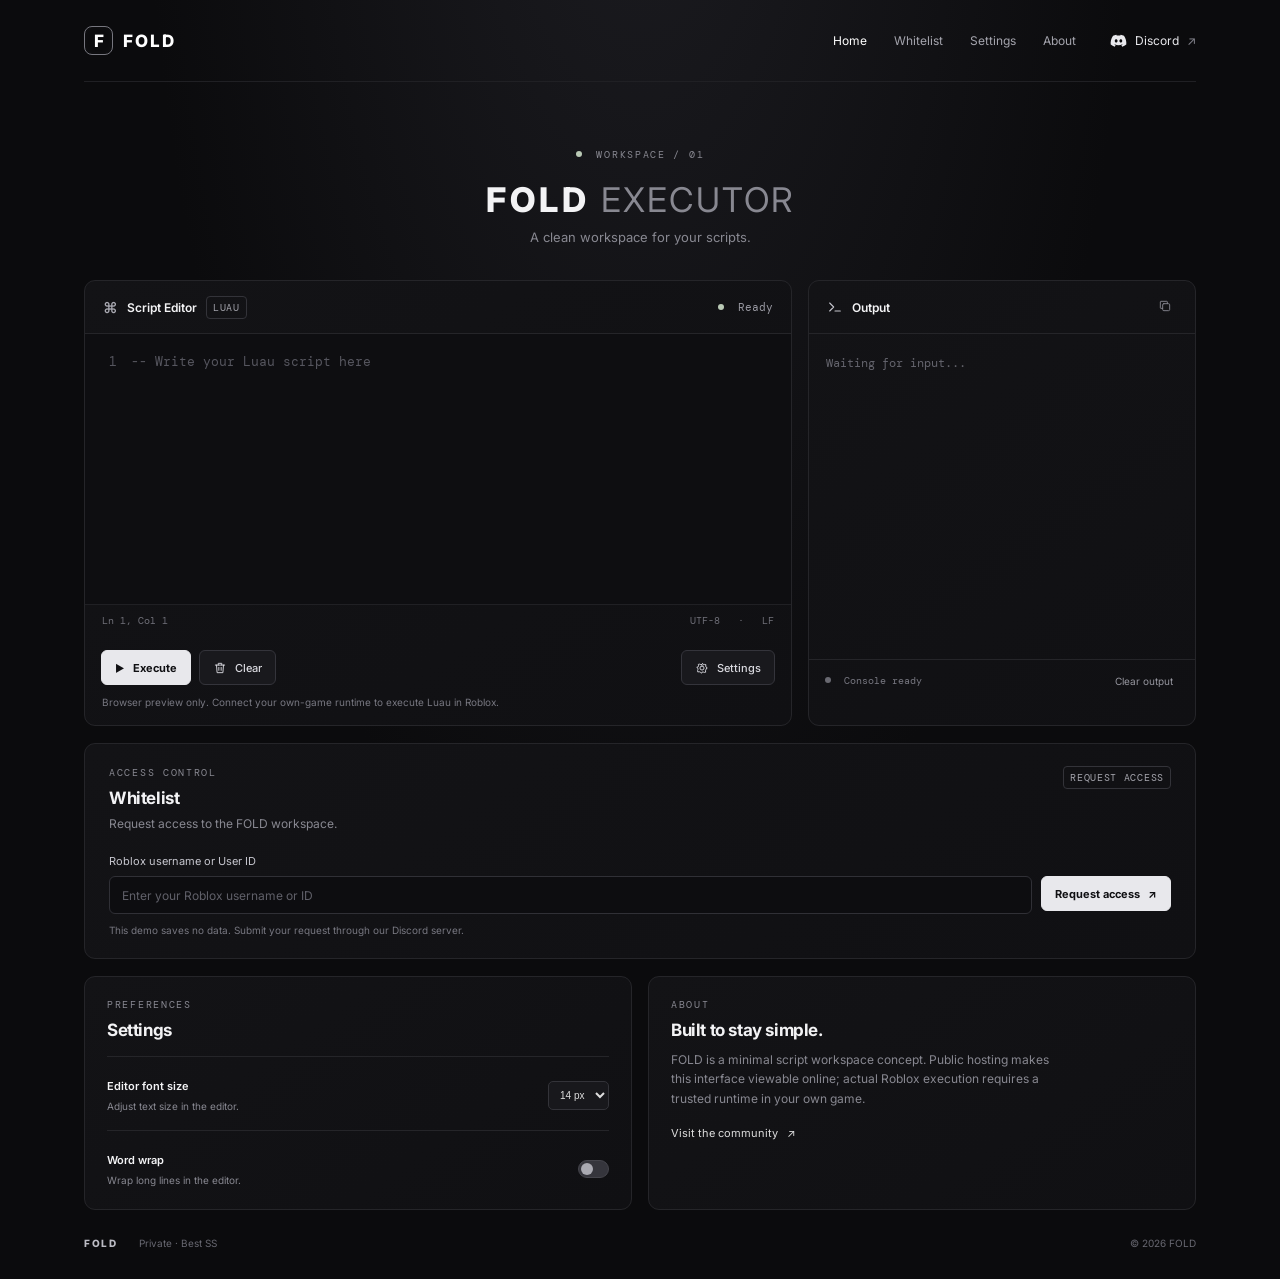
==== index.html @ d7a51e29 "Add files via upload" ====
<!doctype html>
<html lang="en">
<head>
  <meta charset="utf-8">
  <meta name="viewport" content="width=device-width, initial-scale=1">
  <meta name="theme-color" content="#0b0b0d">
  <title>FOLD — Executor</title>
  <link rel="stylesheet" href="style.css">
</head>
<body>
  <div class="shell">
    <header class="topbar">
      <a class="brand" href="#home" aria-label="FOLD home"><span class="brand-mark">F</span><span>FOLD</span></a>
      <nav class="nav">
        <a class="nav-link active" href="#home">Home</a>
        <a class="nav-link" href="#whitelist">Whitelist</a>
        <a class="nav-link" href="#settings">Settings</a>
        <a class="nav-link" href="#about">About</a>
        <a class="discord-link" href="https://discord.gg/UqNqpXgM4D" target="_blank" rel="noopener noreferrer">
          <svg viewBox="0 0 24 24" aria-hidden="true"><path d="M19.7 5.2A18.7 18.7 0 0 0 15.1 3.8l-.6 1.2a17.2 17.2 0 0 0-5 0l-.6-1.2a18.7 18.7 0 0 0-4.6 1.4C1.4 9.5.6 13.7 1 17.8a18.8 18.8 0 0 0 5.7 2.9l1.2-2a12.1 12.1 0 0 1-1.9-.9l.5-.4a13.4 13.4 0 0 0 11 0l.5.4a12.1 12.1 0 0 1-1.9.9l1.2 2a18.8 18.8 0 0 0 5.7-2.9c.5-4.8-.8-8.9-3.3-12.6ZM8.7 14.8c-1.1 0-2-1-2-2.2s.9-2.2 2-2.2 2 1 2 2.2-.9 2.2-2 2.2Zm6.6 0c-1.1 0-2-1-2-2.2s.9-2.2 2-2.2 2 1 2 2.2-.9 2.2-2 2.2Z"/></svg>
          <span>Discord</span><span class="external">↗</span>
        </a>
      </nav>
      <button class="mobile-menu" id="mobileMenu" aria-label="Toggle navigation">☰</button>
    </header>

    <main id="home">
      <section class="hero">
        <div class="eyebrow"><span class="status-dot"></span> WORKSPACE / 01</div>
        <h1>FOLD <span>EXECUTOR</span></h1>
        <p>A clean workspace for your scripts.</p>
      </section>

      <section class="workspace">
        <div class="panel editor-panel">
          <div class="panel-head">
            <div class="panel-title"><span class="file-icon">⌘</span><span>Script Editor</span><span class="pill">LUAU</span></div>
            <div class="ready"><span class="status-dot"></span> Ready</div>
          </div>
          <div class="editor-wrap">
            <div class="line-numbers" id="lineNumbers">1</div>
            <textarea id="editor" spellcheck="false" autocapitalize="off" autocomplete="off" aria-label="Script editor" placeholder="-- Write your Luau script here"></textarea>
          </div>
          <div class="editor-footer">
            <span id="lineCount">Ln 1, Col 1</span>
            <span>UTF-8&nbsp;&nbsp; · &nbsp;&nbsp;LF</span>
          </div>
          <div class="actions">
            <button class="btn btn-primary" id="executeBtn"><span class="play-icon">▶</span> Execute</button>
            <button class="btn" id="clearBtn"><svg viewBox="0 0 24 24" aria-hidden="true"><path d="M4 7h16M9 7V4h6v3m-9 0 1 13h10l1-13M10 11v5m4-5v5"/></svg> Clear</button>
            <button class="btn settings-shortcut" id="settingsShortcut"><svg viewBox="0 0 24 24" aria-hidden="true"><path d="M12 8.5a3.5 3.5 0 1 0 0 7 3.5 3.5 0 0 0 0-7ZM19 13.5l2-1.5-2-1.5-.7-1.8.4-2.4-2.4-.4-1.8.7L13 4l-1 2-2.1.1-1.8-.7-2.4.4.4 2.4-.7 1.8L3 11l2 1.5.1 2.1-.7 1.8.4 2.4 2.4-.4 1.8.7L11 21l1-2 2.1-.1 1.8.7 2.4-.4-.4-2.4.7-1.8Z"/></svg> Settings</button>
          </div>
          <p class="notice">Browser preview only. Connect your own-game runtime to execute Luau in Roblox.</p>
        </div>

        <aside class="panel output-panel">
          <div class="panel-head">
            <div class="panel-title"><svg class="terminal-icon" viewBox="0 0 24 24" aria-hidden="true"><path d="m4 6 6 6-6 6m8 0h8"/></svg><span>Output</span></div>
            <button class="icon-button" id="copyOutput" aria-label="Copy output" title="Copy output"><svg viewBox="0 0 24 24"><rect x="8" y="8" width="12" height="12" rx="2"/><path d="M16 8V5a1 1 0 0 0-1-1H5a1 1 0 0 0-1 1v10a1 1 0 0 0 1 1h3"/></svg></button>
          </div>
          <div class="output-content" id="outputContent"><span class="output-muted">Waiting for input...</span></div>
          <div class="output-footer"><span><span class="status-dot muted-dot"></span> Console ready</span><button id="clearOutput">Clear output</button></div>
        </aside>
      </section>

      <section class="panel whitelist-panel" id="whitelist">
        <div class="section-heading">
          <div><div class="eyebrow">ACCESS CONTROL</div><h2>Whitelist</h2><p>Request access to the FOLD workspace.</p></div>
          <span class="pill">REQUEST ACCESS</span>
        </div>
        <form id="whitelistForm">
          <label for="robloxUser">Roblox username or User ID</label>
          <div class="form-row"><input id="robloxUser" name="robloxUser" placeholder="Enter your Roblox username or ID" required maxlength="80"><button class="btn btn-primary" type="submit">Request access <span>↗</span></button></div>
          <p class="form-note" id="whitelistMessage">This demo saves no data. Submit your request through our Discord server.</p>
        </form>
      </section>

      <section class="lower-grid">
        <div class="panel small-panel" id="settings">
          <div class="eyebrow">PREFERENCES</div><h2>Settings</h2>
          <div class="setting-row"><div><strong>Editor font size</strong><p>Adjust text size in the editor.</p></div><select id="fontSize" aria-label="Editor font size"><option value="13">13 px</option><option value="14" selected>14 px</option><option value="15">15 px</option><option value="16">16 px</option></select></div>
          <div class="setting-row"><div><strong>Word wrap</strong><p>Wrap long lines in the editor.</p></div><button class="toggle" id="wrapToggle" aria-pressed="false"><span></span></button></div>
        </div>
        <div class="panel small-panel" id="about">
          <div class="eyebrow">ABOUT</div><h2>Built to stay simple.</h2>
          <p class="about-copy">FOLD is a minimal script workspace concept. Public hosting makes this interface viewable online; actual Roblox execution requires a trusted runtime in your own game.</p>
          <a class="text-link" href="https://discord.gg/UqNqpXgM4D" target="_blank" rel="noopener noreferrer">Visit the community <span>↗</span></a>
        </div>
      </section>
    </main>

    <footer><a class="footer-brand" href="#home">FOLD</a><span>Private · Best SS</span><span>© 2026 FOLD</span></footer>
  </div>
  <script src="script.js"></script>
</body>
</html>
---- style.css ----
@import url('https://fonts.googleapis.com/css2?family=DM+Mono:wght@400;500&family=Inter:wght@400;500;600;700;800&display=swap');
:root{color-scheme:dark;--bg:#0b0b0d;--panel:#111114;--panel2:#0d0d10;--border:#252529;--muted:#85858e;--text:#f3f3f5;--soft:#c5c5cc;--accent:#e9e9ed}
*{box-sizing:border-box}html{scroll-behavior:smooth}body{margin:0;background:radial-gradient(ellipse at 50% -20%,#1c1c21 0,transparent 55%),var(--bg);color:var(--text);font-family:Inter,system-ui,sans-serif;font-size:14px;min-height:100vh}.shell{max-width:1180px;margin:auto;padding:0 34px}.topbar{height:82px;display:flex;align-items:center;justify-content:space-between;border-bottom:1px solid #202024}.brand{display:flex;align-items:center;gap:10px;text-decoration:none;color:#fff;font-size:17px;font-weight:800;letter-spacing:2px}.brand-mark{display:grid;place-items:center;width:29px;height:29px;border:1px solid #77777f;border-radius:8px;font-size:17px;letter-spacing:-1px;box-shadow:inset 0 0 10px #ffffff08}.nav{display:flex;align-items:center;gap:27px}.nav-link{color:#a4a4ad;text-decoration:none;font-size:12px;transition:color .2s}.nav-link:hover,.nav-link.active{color:#fff}.discord-link{display:flex;align-items:center;gap:8px;color:#e9e9ed;text-decoration:none;font-size:12px;margin-left:7px}.discord-link svg{width:17px;height:17px;fill:currentColor}.external{font-size:12px;color:#85858e}.mobile-menu{display:none;background:none;color:#fff;border:0;font-size:20px}.hero{text-align:center;padding:66px 0 35px}.eyebrow{font-family:'DM Mono',monospace;font-size:10px;letter-spacing:1.7px;color:#888891}.status-dot{display:inline-block;width:6px;height:6px;background:#b9c9b5;border-radius:50%;margin-right:7px;vertical-align:1px}.hero h1{font-size:34px;letter-spacing:4px;margin:18px 0 9px;font-weight:800}.hero h1 span{font-weight:400;color:#888891;letter-spacing:2px}.hero p{color:#888891;font-size:13px;margin:0}.workspace{display:grid;grid-template-columns:minmax(0,1.55fr) minmax(280px,.85fr);gap:16px}.panel{background:linear-gradient(145deg,#131316,#101013);border:1px solid var(--border);border-radius:11px;overflow:hidden}.panel-head{height:53px;padding:0 18px;display:flex;align-items:center;justify-content:space-between;border-bottom:1px solid #252529}.panel-title{display:flex;align-items:center;gap:9px;font-size:12px;font-weight:600}.file-icon{font-size:15px;color:#a9a9b2}.pill{font:10px 'DM Mono',monospace;letter-spacing:.7px;color:#a5a5ad;border:1px solid #333339;border-radius:4px;padding:4px 6px}.ready{font:11px 'DM Mono',monospace;color:#9a9aa3}.editor-wrap{height:270px;display:flex;background:#0e0e11;padding:16px 0;font:13px 'DM Mono',monospace}.line-numbers{width:46px;flex-shrink:0;text-align:right;padding:0 14px;color:#55555e;line-height:1.8;white-space:pre;user-select:none}.editor-wrap textarea{flex:1;resize:none;border:0;outline:0;background:transparent;color:#d4d4dc;font:inherit;line-height:1.8;padding:0 18px 0 0;white-space:pre;overflow:auto;tab-size:2}.editor-wrap textarea::placeholder{color:#56565f}.editor-footer{display:flex;justify-content:space-between;padding:9px 17px;border-top:1px solid #202024;color:#707079;font:10px 'DM Mono',monospace}.actions{display:flex;gap:8px;padding:14px 16px 10px}.btn{height:35px;padding:0 13px;display:inline-flex;align-items:center;justify-content:center;gap:8px;background:#19191d;color:#d9d9df;border:1px solid #34343b;border-radius:6px;font:500 11px Inter,sans-serif;cursor:pointer;transition:background .15s,border-color .15s}.btn:hover{background:#232328;border-color:#55555e}.btn-primary{background:#e8e8ec;color:#101013;border-color:#e8e8ec;font-weight:700}.btn-primary:hover{background:#fff;border-color:#fff}.btn svg,.icon-button svg{width:14px;height:14px;fill:none;stroke:currentColor;stroke-width:1.6;stroke-linecap:round;stroke-linejoin:round}.play-icon{font-size:10px}.settings-shortcut{margin-left:auto}.notice{font-size:10px;line-height:1.5;color:#777780;margin:0;padding:0 17px 15px}.terminal-icon{width:16px;height:16px;fill:none;stroke:#c6c6ce;stroke-width:1.6;stroke-linecap:round;stroke-linejoin:round}.icon-button{background:none;border:0;color:#85858e;padding:5px;cursor:pointer}.icon-button:hover{color:white}.output-content{min-height:325px;padding:19px 17px;font:12px/1.8 'DM Mono',monospace;color:#bdbdc6;white-space:pre-wrap;overflow-wrap:anywhere}.output-muted{color:#64646d}.output-footer{height:42px;border-top:1px solid #252529;padding:0 16px;display:flex;align-items:center;justify-content:space-between;color:#777780;font:10px 'DM Mono',monospace}.muted-dot{background:#696971}.output-footer button{background:none;border:0;color:#96969f;font:10px Inter,sans-serif;cursor:pointer}.whitelist-panel{margin-top:17px;padding:22px 24px}.section-heading{display:flex;justify-content:space-between;align-items:flex-start;margin-bottom:21px}.section-heading h2,.small-panel h2{font-size:17px;letter-spacing:-.4px;margin:9px 0 6px}.section-heading p,.small-panel p{margin:0;color:#888891;font-size:12px;line-height:1.6}.whitelist-panel label{display:block;font-size:11px;color:#c6c6ce;margin-bottom:8px}.form-row{display:flex;gap:9px}.form-row input{height:38px;flex:1;min-width:0;background:#0d0d10;border:1px solid #303036;border-radius:6px;padding:0 12px;color:#eee;font:12px Inter,sans-serif;outline:none}.form-row input:focus{border-color:#686871}.form-row input::placeholder{color:#606069}.form-note{font-size:10px;color:#777780;margin:10px 0 0}.lower-grid{display:grid;grid-template-columns:1fr 1fr;gap:16px;margin-top:17px}.small-panel{padding:21px 22px}.setting-row{display:flex;align-items:center;justify-content:space-between;padding-top:19px;margin-top:16px;border-top:1px solid #252529}.setting-row strong{font-size:11px;font-weight:600}.setting-row p{font-size:10px;margin-top:5px}.setting-row select{background:#18181c;border:1px solid #333339;color:#ddd;border-radius:5px;padding:7px;font-size:10px}.toggle{width:31px;height:18px;border-radius:12px;background:#35353c;border:1px solid #45454c;padding:2px;cursor:pointer}.toggle span{display:block;width:12px;height:12px;border-radius:50%;background:#aaaab2;transition:transform .2s}.toggle[aria-pressed=true]{background:#e8e8ec}.toggle[aria-pressed=true] span{background:#141418;transform:translateX(12px)}.about-copy{max-width:390px;margin-top:10px!important}.text-link{display:inline-flex;gap:9px;color:#ddd;text-decoration:none;font-size:11px;margin-top:18px}.text-link:hover{color:white}footer{display:flex;align-items:center;gap:22px;padding:27px 0 30px;color:#686871;font-size:10px}footer span:last-child{margin-left:auto}.footer-brand{color:#bcbcc4;text-decoration:none;font-weight:800;letter-spacing:1.5px}body.wrap-on .editor-wrap textarea{white-space:pre-wrap;overflow-wrap:anywhere}@media(max-width:760px){.shell{padding:0 16px}.topbar{height:68px}.nav{display:none;position:absolute;top:68px;left:16px;right:16px;padding:16px;background:#141418;border:1px solid #2b2b31;border-radius:8px;z-index:5;flex-wrap:wrap;gap:18px}.nav.open{display:flex}.mobile-menu{display:block}.hero{padding:48px 0 28px}.hero h1{font-size:27px}.workspace,.lower-grid{grid-template-columns:1fr}.output-content{min-height:170px}.editor-wrap{height:245px}.whitelist-panel{padding:19px 16px}.section-heading{gap:12px}.section-heading .pill{font-size:8px}.form-row{flex-direction:column}.form-row .btn{align-self:flex-start}footer{gap:13px;font-size:9px}}
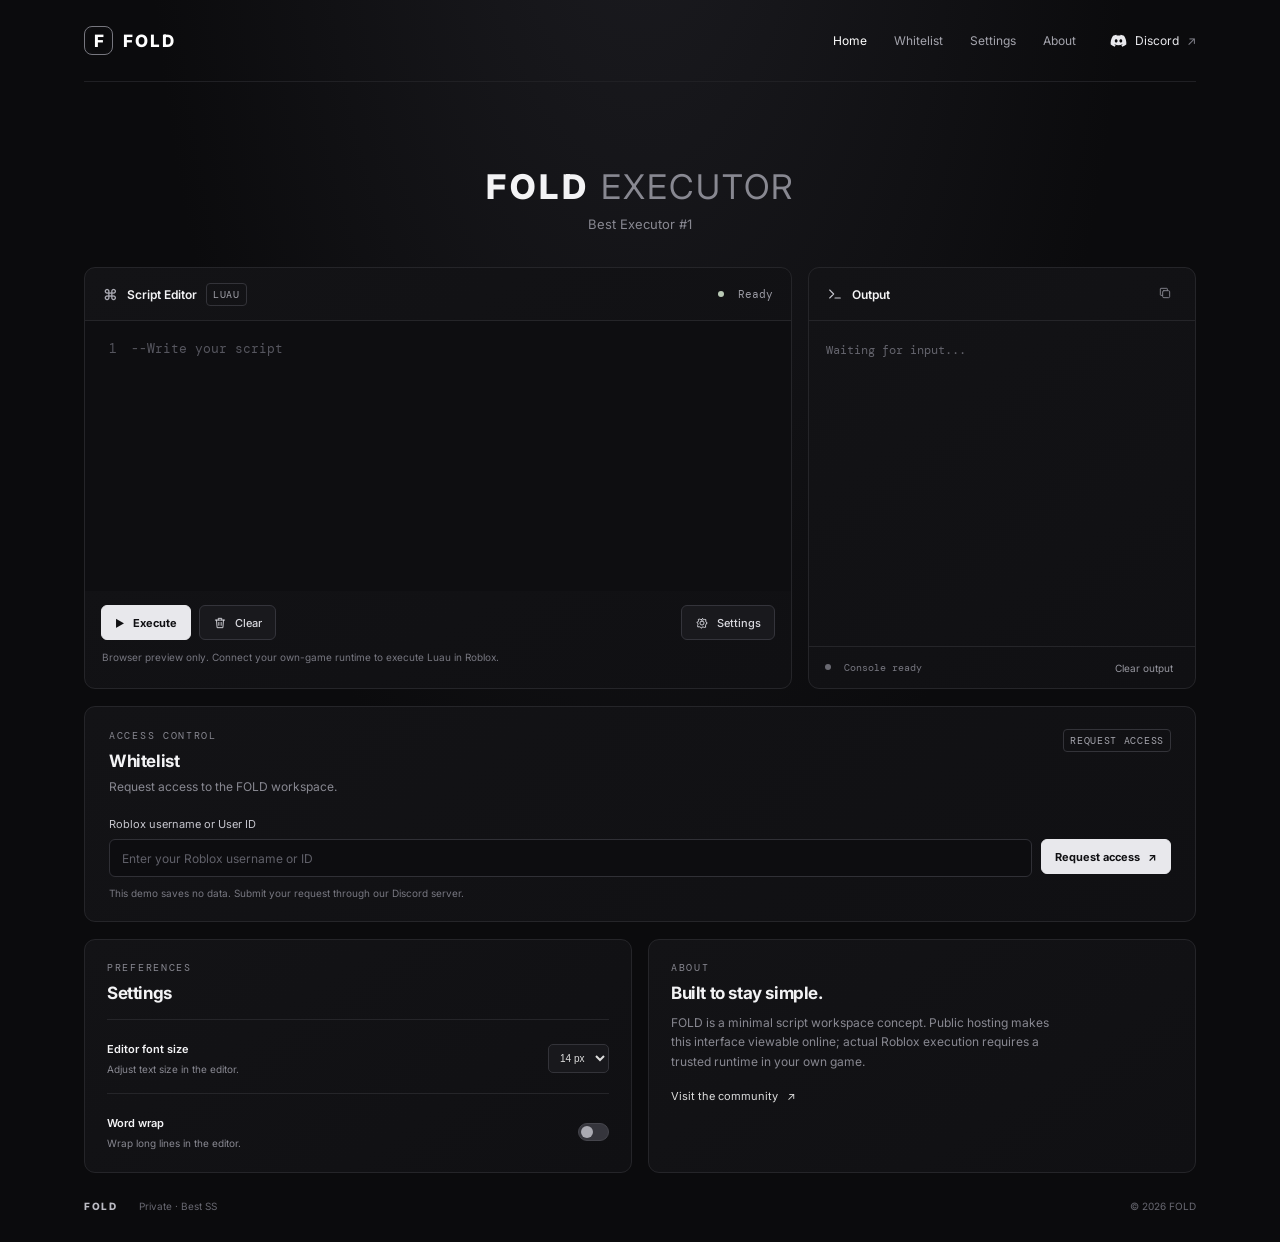
==== commit 98779d7c: "Add files via upload" ====
--- a/index.html
+++ b/index.html
@@ -26,9 +26,9 @@
 
     <main id="home">
       <section class="hero">
-        <div class="eyebrow"><span class="status-dot"></span> WORKSPACE / 01</div>
+        
         <h1>FOLD <span>EXECUTOR</span></h1>
-        <p>A clean workspace for your scripts.</p>
+        <p>Best Executor #1</p>
       </section>
 
       <section class="workspace">
@@ -39,11 +39,7 @@
           </div>
           <div class="editor-wrap">
             <div class="line-numbers" id="lineNumbers">1</div>
-            <textarea id="editor" spellcheck="false" autocapitalize="off" autocomplete="off" aria-label="Script editor" placeholder="-- Write your Luau script here"></textarea>
-          </div>
-          <div class="editor-footer">
-            <span id="lineCount">Ln 1, Col 1</span>
-            <span>UTF-8&nbsp;&nbsp; · &nbsp;&nbsp;LF</span>
+            <textarea id="editor" spellcheck="false" autocapitalize="off" autocomplete="off" aria-label="Script editor" placeholder="--Write your script"></textarea>
           </div>
           <div class="actions">
             <button class="btn btn-primary" id="executeBtn"><span class="play-icon">▶</span> Execute</button>
--- a/style.css
+++ b/style.css
@@ -1,3 +1,3 @@
 @import url('https://fonts.googleapis.com/css2?family=DM+Mono:wght@400;500&family=Inter:wght@400;500;600;700;800&display=swap');
 :root{color-scheme:dark;--bg:#0b0b0d;--panel:#111114;--panel2:#0d0d10;--border:#252529;--muted:#85858e;--text:#f3f3f5;--soft:#c5c5cc;--accent:#e9e9ed}
-*{box-sizing:border-box}html{scroll-behavior:smooth}body{margin:0;background:radial-gradient(ellipse at 50% -20%,#1c1c21 0,transparent 55%),var(--bg);color:var(--text);font-family:Inter,system-ui,sans-serif;font-size:14px;min-height:100vh}.shell{max-width:1180px;margin:auto;padding:0 34px}.topbar{height:82px;display:flex;align-items:center;justify-content:space-between;border-bottom:1px solid #202024}.brand{display:flex;align-items:center;gap:10px;text-decoration:none;color:#fff;font-size:17px;font-weight:800;letter-spacing:2px}.brand-mark{display:grid;place-items:center;width:29px;height:29px;border:1px solid #77777f;border-radius:8px;font-size:17px;letter-spacing:-1px;box-shadow:inset 0 0 10px #ffffff08}.nav{display:flex;align-items:center;gap:27px}.nav-link{color:#a4a4ad;text-decoration:none;font-size:12px;transition:color .2s}.nav-link:hover,.nav-link.active{color:#fff}.discord-link{display:flex;align-items:center;gap:8px;color:#e9e9ed;text-decoration:none;font-size:12px;margin-left:7px}.discord-link svg{width:17px;height:17px;fill:currentColor}.external{font-size:12px;color:#85858e}.mobile-menu{display:none;background:none;color:#fff;border:0;font-size:20px}.hero{text-align:center;padding:66px 0 35px}.eyebrow{font-family:'DM Mono',monospace;font-size:10px;letter-spacing:1.7px;color:#888891}.status-dot{display:inline-block;width:6px;height:6px;background:#b9c9b5;border-radius:50%;margin-right:7px;vertical-align:1px}.hero h1{font-size:34px;letter-spacing:4px;margin:18px 0 9px;font-weight:800}.hero h1 span{font-weight:400;color:#888891;letter-spacing:2px}.hero p{color:#888891;font-size:13px;margin:0}.workspace{display:grid;grid-template-columns:minmax(0,1.55fr) minmax(280px,.85fr);gap:16px}.panel{background:linear-gradient(145deg,#131316,#101013);border:1px solid var(--border);border-radius:11px;overflow:hidden}.panel-head{height:53px;padding:0 18px;display:flex;align-items:center;justify-content:space-between;border-bottom:1px solid #252529}.panel-title{display:flex;align-items:center;gap:9px;font-size:12px;font-weight:600}.file-icon{font-size:15px;color:#a9a9b2}.pill{font:10px 'DM Mono',monospace;letter-spacing:.7px;color:#a5a5ad;border:1px solid #333339;border-radius:4px;padding:4px 6px}.ready{font:11px 'DM Mono',monospace;color:#9a9aa3}.editor-wrap{height:270px;display:flex;background:#0e0e11;padding:16px 0;font:13px 'DM Mono',monospace}.line-numbers{width:46px;flex-shrink:0;text-align:right;padding:0 14px;color:#55555e;line-height:1.8;white-space:pre;user-select:none}.editor-wrap textarea{flex:1;resize:none;border:0;outline:0;background:transparent;color:#d4d4dc;font:inherit;line-height:1.8;padding:0 18px 0 0;white-space:pre;overflow:auto;tab-size:2}.editor-wrap textarea::placeholder{color:#56565f}.editor-footer{display:flex;justify-content:space-between;padding:9px 17px;border-top:1px solid #202024;color:#707079;font:10px 'DM Mono',monospace}.actions{display:flex;gap:8px;padding:14px 16px 10px}.btn{height:35px;padding:0 13px;display:inline-flex;align-items:center;justify-content:center;gap:8px;background:#19191d;color:#d9d9df;border:1px solid #34343b;border-radius:6px;font:500 11px Inter,sans-serif;cursor:pointer;transition:background .15s,border-color .15s}.btn:hover{background:#232328;border-color:#55555e}.btn-primary{background:#e8e8ec;color:#101013;border-color:#e8e8ec;font-weight:700}.btn-primary:hover{background:#fff;border-color:#fff}.btn svg,.icon-button svg{width:14px;height:14px;fill:none;stroke:currentColor;stroke-width:1.6;stroke-linecap:round;stroke-linejoin:round}.play-icon{font-size:10px}.settings-shortcut{margin-left:auto}.notice{font-size:10px;line-height:1.5;color:#777780;margin:0;padding:0 17px 15px}.terminal-icon{width:16px;height:16px;fill:none;stroke:#c6c6ce;stroke-width:1.6;stroke-linecap:round;stroke-linejoin:round}.icon-button{background:none;border:0;color:#85858e;padding:5px;cursor:pointer}.icon-button:hover{color:white}.output-content{min-height:325px;padding:19px 17px;font:12px/1.8 'DM Mono',monospace;color:#bdbdc6;white-space:pre-wrap;overflow-wrap:anywhere}.output-muted{color:#64646d}.output-footer{height:42px;border-top:1px solid #252529;padding:0 16px;display:flex;align-items:center;justify-content:space-between;color:#777780;font:10px 'DM Mono',monospace}.muted-dot{background:#696971}.output-footer button{background:none;border:0;color:#96969f;font:10px Inter,sans-serif;cursor:pointer}.whitelist-panel{margin-top:17px;padding:22px 24px}.section-heading{display:flex;justify-content:space-between;align-items:flex-start;margin-bottom:21px}.section-heading h2,.small-panel h2{font-size:17px;letter-spacing:-.4px;margin:9px 0 6px}.section-heading p,.small-panel p{margin:0;color:#888891;font-size:12px;line-height:1.6}.whitelist-panel label{display:block;font-size:11px;color:#c6c6ce;margin-bottom:8px}.form-row{display:flex;gap:9px}.form-row input{height:38px;flex:1;min-width:0;background:#0d0d10;border:1px solid #303036;border-radius:6px;padding:0 12px;color:#eee;font:12px Inter,sans-serif;outline:none}.form-row input:focus{border-color:#686871}.form-row input::placeholder{color:#606069}.form-note{font-size:10px;color:#777780;margin:10px 0 0}.lower-grid{display:grid;grid-template-columns:1fr 1fr;gap:16px;margin-top:17px}.small-panel{padding:21px 22px}.setting-row{display:flex;align-items:center;justify-content:space-between;padding-top:19px;margin-top:16px;border-top:1px solid #252529}.setting-row strong{font-size:11px;font-weight:600}.setting-row p{font-size:10px;margin-top:5px}.setting-row select{background:#18181c;border:1px solid #333339;color:#ddd;border-radius:5px;padding:7px;font-size:10px}.toggle{width:31px;height:18px;border-radius:12px;background:#35353c;border:1px solid #45454c;padding:2px;cursor:pointer}.toggle span{display:block;width:12px;height:12px;border-radius:50%;background:#aaaab2;transition:transform .2s}.toggle[aria-pressed=true]{background:#e8e8ec}.toggle[aria-pressed=true] span{background:#141418;transform:translateX(12px)}.about-copy{max-width:390px;margin-top:10px!important}.text-link{display:inline-flex;gap:9px;color:#ddd;text-decoration:none;font-size:11px;margin-top:18px}.text-link:hover{color:white}footer{display:flex;align-items:center;gap:22px;padding:27px 0 30px;color:#686871;font-size:10px}footer span:last-child{margin-left:auto}.footer-brand{color:#bcbcc4;text-decoration:none;font-weight:800;letter-spacing:1.5px}body.wrap-on .editor-wrap textarea{white-space:pre-wrap;overflow-wrap:anywhere}@media(max-width:760px){.shell{padding:0 16px}.topbar{height:68px}.nav{display:none;position:absolute;top:68px;left:16px;right:16px;padding:16px;background:#141418;border:1px solid #2b2b31;border-radius:8px;z-index:5;flex-wrap:wrap;gap:18px}.nav.open{display:flex}.mobile-menu{display:block}.hero{padding:48px 0 28px}.hero h1{font-size:27px}.workspace,.lower-grid{grid-template-columns:1fr}.output-content{min-height:170px}.editor-wrap{height:245px}.whitelist-panel{padding:19px 16px}.section-heading{gap:12px}.section-heading .pill{font-size:8px}.form-row{flex-direction:column}.form-row .btn{align-self:flex-start}footer{gap:13px;font-size:9px}}
+*{box-sizing:border-box}html{scroll-behavior:smooth}body{margin:0;background:radial-gradient(ellipse at 50% -20%,#1c1c21 0,transparent 55%),var(--bg);color:var(--text);font-family:Inter,system-ui,sans-serif;font-size:14px;min-height:100vh}.shell{max-width:1180px;margin:auto;padding:0 34px}.topbar{height:82px;display:flex;align-items:center;justify-content:space-between;border-bottom:1px solid #202024}.brand{display:flex;align-items:center;gap:10px;text-decoration:none;color:#fff;font-size:17px;font-weight:800;letter-spacing:2px}.brand-mark{display:grid;place-items:center;width:29px;height:29px;border:1px solid #77777f;border-radius:8px;font-size:17px;letter-spacing:-1px;box-shadow:inset 0 0 10px #ffffff08}.nav{display:flex;align-items:center;gap:27px}.nav-link{color:#a4a4ad;text-decoration:none;font-size:12px;transition:color .2s}.nav-link:hover,.nav-link.active{color:#fff}.discord-link{display:flex;align-items:center;gap:8px;color:#e9e9ed;text-decoration:none;font-size:12px;margin-left:7px}.discord-link svg{width:17px;height:17px;fill:currentColor}.external{font-size:12px;color:#85858e}.mobile-menu{display:none;background:none;color:#fff;border:0;font-size:20px}.hero{text-align:center;padding:66px 0 35px}.eyebrow{font-family:'DM Mono',monospace;font-size:10px;letter-spacing:1.7px;color:#888891}.status-dot{display:inline-block;width:6px;height:6px;background:#b9c9b5;border-radius:50%;margin-right:7px;vertical-align:1px}.hero h1{font-size:34px;letter-spacing:4px;margin:18px 0 9px;font-weight:800}.hero h1 span{font-weight:400;color:#888891;letter-spacing:2px}.hero p{color:#888891;font-size:13px;margin:0}.workspace{display:grid;grid-template-columns:minmax(0,1.55fr) minmax(280px,.85fr);gap:16px}.panel{background:linear-gradient(145deg,#131316,#101013);border:1px solid var(--border);border-radius:11px;overflow:hidden}.panel-head{height:53px;padding:0 18px;display:flex;align-items:center;justify-content:space-between;border-bottom:1px solid #252529}.panel-title{display:flex;align-items:center;gap:9px;font-size:12px;font-weight:600}.file-icon{font-size:15px;color:#a9a9b2}.pill{font:10px 'DM Mono',monospace;letter-spacing:.7px;color:#a5a5ad;border:1px solid #333339;border-radius:4px;padding:4px 6px}.ready{font:11px 'DM Mono',monospace;color:#9a9aa3}.editor-wrap{height:270px;display:flex;background:#0e0e11;padding:16px 0;font:13px 'DM Mono',monospace}.line-numbers{width:46px;flex-shrink:0;text-align:right;padding:0 14px;color:#55555e;line-height:1.8;white-space:pre;user-select:none}.editor-wrap textarea{flex:1;resize:none;border:0;outline:0;background:transparent;color:#d4d4dc;font:inherit;line-height:1.8;padding:0 18px 0 0;white-space:pre;overflow:auto;tab-size:2}.editor-wrap textarea::placeholder{color:#56565f}.actions{display:flex;gap:8px;padding:14px 16px 10px}.btn{height:35px;padding:0 13px;display:inline-flex;align-items:center;justify-content:center;gap:8px;background:#19191d;color:#d9d9df;border:1px solid #34343b;border-radius:6px;font:500 11px Inter,sans-serif;cursor:pointer;transition:background .15s,border-color .15s}.btn:hover{background:#232328;border-color:#55555e}.btn-primary{background:#e8e8ec;color:#101013;border-color:#e8e8ec;font-weight:700}.btn-primary:hover{background:#fff;border-color:#fff}.btn svg,.icon-button svg{width:14px;height:14px;fill:none;stroke:currentColor;stroke-width:1.6;stroke-linecap:round;stroke-linejoin:round}.play-icon{font-size:10px}.settings-shortcut{margin-left:auto}.notice{font-size:10px;line-height:1.5;color:#777780;margin:0;padding:0 17px 15px}.terminal-icon{width:16px;height:16px;fill:none;stroke:#c6c6ce;stroke-width:1.6;stroke-linecap:round;stroke-linejoin:round}.icon-button{background:none;border:0;color:#85858e;padding:5px;cursor:pointer}.icon-button:hover{color:white}.output-content{min-height:325px;padding:19px 17px;font:12px/1.8 'DM Mono',monospace;color:#bdbdc6;white-space:pre-wrap;overflow-wrap:anywhere}.output-muted{color:#64646d}.output-footer{height:42px;border-top:1px solid #252529;padding:0 16px;display:flex;align-items:center;justify-content:space-between;color:#777780;font:10px 'DM Mono',monospace}.muted-dot{background:#696971}.output-footer button{background:none;border:0;color:#96969f;font:10px Inter,sans-serif;cursor:pointer}.whitelist-panel{margin-top:17px;padding:22px 24px}.section-heading{display:flex;justify-content:space-between;align-items:flex-start;margin-bottom:21px}.section-heading h2,.small-panel h2{font-size:17px;letter-spacing:-.4px;margin:9px 0 6px}.section-heading p,.small-panel p{margin:0;color:#888891;font-size:12px;line-height:1.6}.whitelist-panel label{display:block;font-size:11px;color:#c6c6ce;margin-bottom:8px}.form-row{display:flex;gap:9px}.form-row input{height:38px;flex:1;min-width:0;background:#0d0d10;border:1px solid #303036;border-radius:6px;padding:0 12px;color:#eee;font:12px Inter,sans-serif;outline:none}.form-row input:focus{border-color:#686871}.form-row input::placeholder{color:#606069}.form-note{font-size:10px;color:#777780;margin:10px 0 0}.lower-grid{display:grid;grid-template-columns:1fr 1fr;gap:16px;margin-top:17px}.small-panel{padding:21px 22px}.setting-row{display:flex;align-items:center;justify-content:space-between;padding-top:19px;margin-top:16px;border-top:1px solid #252529}.setting-row strong{font-size:11px;font-weight:600}.setting-row p{font-size:10px;margin-top:5px}.setting-row select{background:#18181c;border:1px solid #333339;color:#ddd;border-radius:5px;padding:7px;font-size:10px}.toggle{width:31px;height:18px;border-radius:12px;background:#35353c;border:1px solid #45454c;padding:2px;cursor:pointer}.toggle span{display:block;width:12px;height:12px;border-radius:50%;background:#aaaab2;transition:transform .2s}.toggle[aria-pressed=true]{background:#e8e8ec}.toggle[aria-pressed=true] span{background:#141418;transform:translateX(12px)}.about-copy{max-width:390px;margin-top:10px!important}.text-link{display:inline-flex;gap:9px;color:#ddd;text-decoration:none;font-size:11px;margin-top:18px}.text-link:hover{color:white}footer{display:flex;align-items:center;gap:22px;padding:27px 0 30px;color:#686871;font-size:10px}footer span:last-child{margin-left:auto}.footer-brand{color:#bcbcc4;text-decoration:none;font-weight:800;letter-spacing:1.5px}body.wrap-on .editor-wrap textarea{white-space:pre-wrap;overflow-wrap:anywhere}@media(max-width:760px){.shell{padding:0 16px}.topbar{height:68px}.nav{display:none;position:absolute;top:68px;left:16px;right:16px;padding:16px;background:#141418;border:1px solid #2b2b31;border-radius:8px;z-index:5;flex-wrap:wrap;gap:18px}.nav.open{display:flex}.mobile-menu{display:block}.hero{padding:48px 0 28px}.hero h1{font-size:27px}.workspace,.lower-grid{grid-template-columns:1fr}.output-content{min-height:170px}.editor-wrap{height:245px}.whitelist-panel{padding:19px 16px}.section-heading{gap:12px}.section-heading .pill{font-size:8px}.form-row{flex-direction:column}.form-row .btn{align-self:flex-start}footer{gap:13px;font-size:9px}}
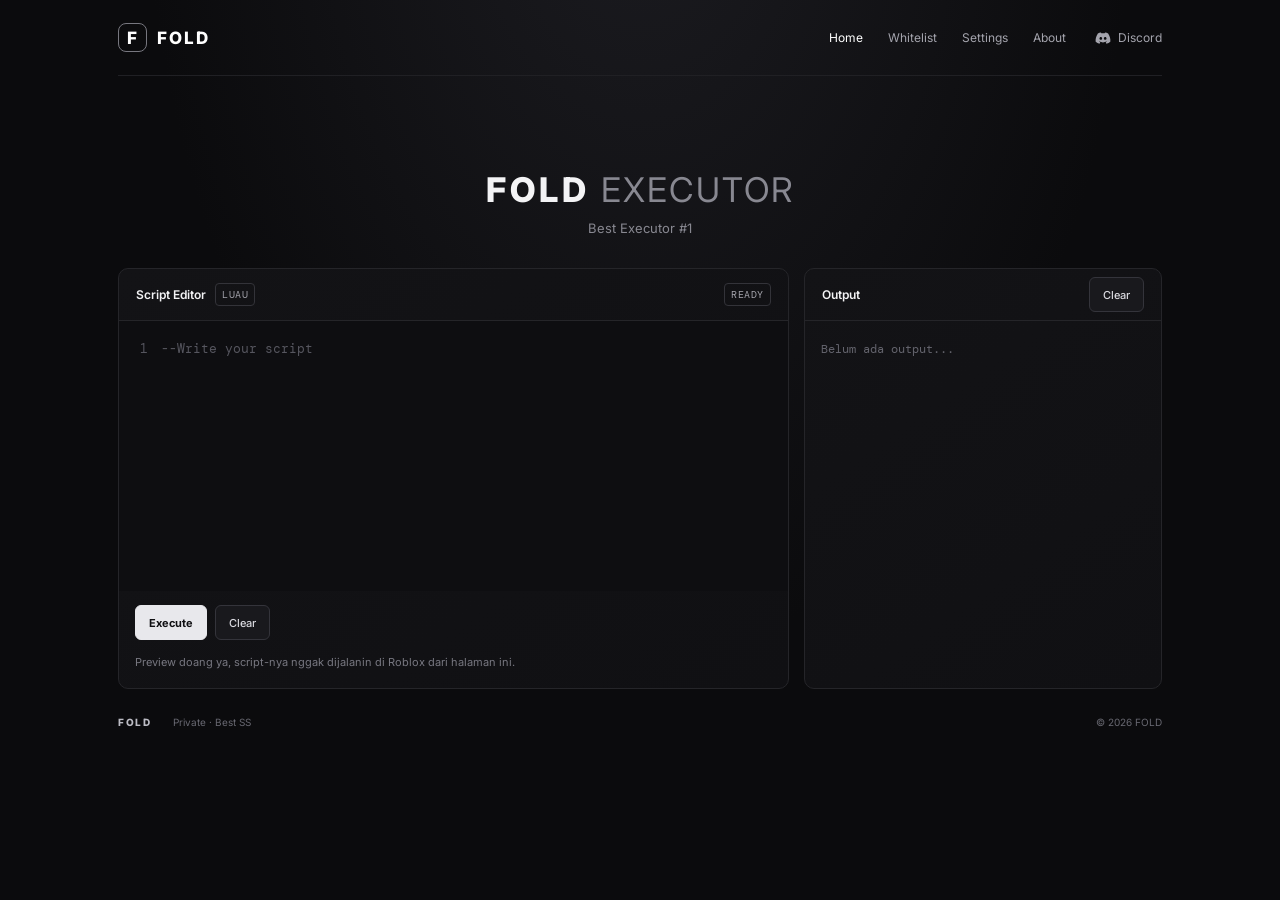
==== commit 102ad299: "Add files via upload" ====
--- a/index.html
+++ b/index.html
@@ -1,92 +1,9 @@
-<!doctype html>
-<html lang="en">
-<head>
-  <meta charset="utf-8">
-  <meta name="viewport" content="width=device-width, initial-scale=1">
-  <meta name="theme-color" content="#0b0b0d">
-  <title>FOLD — Executor</title>
-  <link rel="stylesheet" href="style.css">
-</head>
-<body>
-  <div class="shell">
-    <header class="topbar">
-      <a class="brand" href="#home" aria-label="FOLD home"><span class="brand-mark">F</span><span>FOLD</span></a>
-      <nav class="nav">
-        <a class="nav-link active" href="#home">Home</a>
-        <a class="nav-link" href="#whitelist">Whitelist</a>
-        <a class="nav-link" href="#settings">Settings</a>
-        <a class="nav-link" href="#about">About</a>
-        <a class="discord-link" href="https://discord.gg/UqNqpXgM4D" target="_blank" rel="noopener noreferrer">
-          <svg viewBox="0 0 24 24" aria-hidden="true"><path d="M19.7 5.2A18.7 18.7 0 0 0 15.1 3.8l-.6 1.2a17.2 17.2 0 0 0-5 0l-.6-1.2a18.7 18.7 0 0 0-4.6 1.4C1.4 9.5.6 13.7 1 17.8a18.8 18.8 0 0 0 5.7 2.9l1.2-2a12.1 12.1 0 0 1-1.9-.9l.5-.4a13.4 13.4 0 0 0 11 0l.5.4a12.1 12.1 0 0 1-1.9.9l1.2 2a18.8 18.8 0 0 0 5.7-2.9c.5-4.8-.8-8.9-3.3-12.6ZM8.7 14.8c-1.1 0-2-1-2-2.2s.9-2.2 2-2.2 2 1 2 2.2-.9 2.2-2 2.2Zm6.6 0c-1.1 0-2-1-2-2.2s.9-2.2 2-2.2 2 1 2 2.2-.9 2.2-2 2.2Z"/></svg>
-          <span>Discord</span><span class="external">↗</span>
-        </a>
-      </nav>
-      <button class="mobile-menu" id="mobileMenu" aria-label="Toggle navigation">☰</button>
-    </header>
-
-    <main id="home">
-      <section class="hero">
-        
-        <h1>FOLD <span>EXECUTOR</span></h1>
-        <p>Best Executor #1</p>
-      </section>
-
-      <section class="workspace">
-        <div class="panel editor-panel">
-          <div class="panel-head">
-            <div class="panel-title"><span class="file-icon">⌘</span><span>Script Editor</span><span class="pill">LUAU</span></div>
-            <div class="ready"><span class="status-dot"></span> Ready</div>
-          </div>
-          <div class="editor-wrap">
-            <div class="line-numbers" id="lineNumbers">1</div>
-            <textarea id="editor" spellcheck="false" autocapitalize="off" autocomplete="off" aria-label="Script editor" placeholder="--Write your script"></textarea>
-          </div>
-          <div class="actions">
-            <button class="btn btn-primary" id="executeBtn"><span class="play-icon">▶</span> Execute</button>
-            <button class="btn" id="clearBtn"><svg viewBox="0 0 24 24" aria-hidden="true"><path d="M4 7h16M9 7V4h6v3m-9 0 1 13h10l1-13M10 11v5m4-5v5"/></svg> Clear</button>
-            <button class="btn settings-shortcut" id="settingsShortcut"><svg viewBox="0 0 24 24" aria-hidden="true"><path d="M12 8.5a3.5 3.5 0 1 0 0 7 3.5 3.5 0 0 0 0-7ZM19 13.5l2-1.5-2-1.5-.7-1.8.4-2.4-2.4-.4-1.8.7L13 4l-1 2-2.1.1-1.8-.7-2.4.4.4 2.4-.7 1.8L3 11l2 1.5.1 2.1-.7 1.8.4 2.4 2.4-.4 1.8.7L11 21l1-2 2.1-.1 1.8.7 2.4-.4-.4-2.4.7-1.8Z"/></svg> Settings</button>
-          </div>
-          <p class="notice">Browser preview only. Connect your own-game runtime to execute Luau in Roblox.</p>
-        </div>
-
-        <aside class="panel output-panel">
-          <div class="panel-head">
-            <div class="panel-title"><svg class="terminal-icon" viewBox="0 0 24 24" aria-hidden="true"><path d="m4 6 6 6-6 6m8 0h8"/></svg><span>Output</span></div>
-            <button class="icon-button" id="copyOutput" aria-label="Copy output" title="Copy output"><svg viewBox="0 0 24 24"><rect x="8" y="8" width="12" height="12" rx="2"/><path d="M16 8V5a1 1 0 0 0-1-1H5a1 1 0 0 0-1 1v10a1 1 0 0 0 1 1h3"/></svg></button>
-          </div>
-          <div class="output-content" id="outputContent"><span class="output-muted">Waiting for input...</span></div>
-          <div class="output-footer"><span><span class="status-dot muted-dot"></span> Console ready</span><button id="clearOutput">Clear output</button></div>
-        </aside>
-      </section>
-
-      <section class="panel whitelist-panel" id="whitelist">
-        <div class="section-heading">
-          <div><div class="eyebrow">ACCESS CONTROL</div><h2>Whitelist</h2><p>Request access to the FOLD workspace.</p></div>
-          <span class="pill">REQUEST ACCESS</span>
-        </div>
-        <form id="whitelistForm">
-          <label for="robloxUser">Roblox username or User ID</label>
-          <div class="form-row"><input id="robloxUser" name="robloxUser" placeholder="Enter your Roblox username or ID" required maxlength="80"><button class="btn btn-primary" type="submit">Request access <span>↗</span></button></div>
-          <p class="form-note" id="whitelistMessage">This demo saves no data. Submit your request through our Discord server.</p>
-        </form>
-      </section>
-
-      <section class="lower-grid">
-        <div class="panel small-panel" id="settings">
-          <div class="eyebrow">PREFERENCES</div><h2>Settings</h2>
-          <div class="setting-row"><div><strong>Editor font size</strong><p>Adjust text size in the editor.</p></div><select id="fontSize" aria-label="Editor font size"><option value="13">13 px</option><option value="14" selected>14 px</option><option value="15">15 px</option><option value="16">16 px</option></select></div>
-          <div class="setting-row"><div><strong>Word wrap</strong><p>Wrap long lines in the editor.</p></div><button class="toggle" id="wrapToggle" aria-pressed="false"><span></span></button></div>
-        </div>
-        <div class="panel small-panel" id="about">
-          <div class="eyebrow">ABOUT</div><h2>Built to stay simple.</h2>
-          <p class="about-copy">FOLD is a minimal script workspace concept. Public hosting makes this interface viewable online; actual Roblox execution requires a trusted runtime in your own game.</p>
-          <a class="text-link" href="https://discord.gg/UqNqpXgM4D" target="_blank" rel="noopener noreferrer">Visit the community <span>↗</span></a>
-        </div>
-      </section>
-    </main>
-
-    <footer><a class="footer-brand" href="#home">FOLD</a><span>Private · Best SS</span><span>© 2026 FOLD</span></footer>
-  </div>
-  <script src="script.js"></script>
-</body>
-</html>+<!doctype html><html lang="en"><head><meta charset="utf-8"><meta name="viewport" content="width=device-width, initial-scale=1"><meta name="theme-color" content="#0b0b0d"><title>Home — FOLD</title><link rel="stylesheet" href="style.css"></head><body><div class="shell"><header class="topbar">
+<a class="brand" href="index.html"><span class="brand-mark">F</span><span>FOLD</span></a>
+<nav class="nav" id="nav"><a class="nav-link active" href="index.html">Home</a>
+<a class="nav-link" href="whitelist.html">Whitelist</a>
+<a class="nav-link" href="settings.html">Settings</a>
+<a class="nav-link" href="about.html">About</a>
+<a class="discord-link" href="https://discord.gg/UqNqpXgM4D" target="_blank" rel="noopener noreferrer"><svg viewBox="0 0 24 24" aria-hidden="true"><path d="M19.7 5.2A18.7 18.7 0 0 0 15.1 3.8l-.6 1.2a17.2 17.2 0 0 0-5 0l-.6-1.2a18.7 18.7 0 0 0-4.6 1.4C1.4 9.5.6 13.7 1 17.8a18.8 18.8 0 0 0 5.7 2.9l1.2-2a12.1 12.1 0 0 1-1.9-.9l.5-.4a13.4 13.4 0 0 0 11 0l.5.4a12.1 12.1 0 0 1-1.9.9l1.2 2a18.8 18.8 0 0 0 5.7-2.9c.5-4.8-.8-8.9-3.3-12.6ZM8.7 14.8c-1.1 0-2-1-2-2.2s.9-2.2 2-2.2 2 1 2 2.2-.9 2.2-2 2.2Zm6.6 0c-1.1 0-2-1-2-2.2s.9-2.2 2-2.2 2 1 2 2.2-.9 2.2-2 2.2Z"/></svg><span>Discord</span></a>
+</nav><button class="mobile-menu" id="mobileMenu" aria-label="Buka menu">☰</button></header><main><section class="hero"><h1>FOLD <span>EXECUTOR</span></h1><p>Best Executor #1</p></section>
+<section class="workspace"><div class="panel"><div class="panel-head"><div class="panel-title">Script Editor <span class="pill">LUAU</span></div><span class="pill">READY</span></div><div class="editor-wrap"><div class="line-numbers" id="lineNumbers">1</div><textarea id="editor" spellcheck="false" autocapitalize="off" autocomplete="off" placeholder="--Write your script"></textarea></div><div class="actions"><button class="btn btn-primary" id="executeBtn">Execute</button><button class="btn" id="clearBtn">Clear</button></div><p class="notice">Preview doang ya, script-nya nggak dijalanin di Roblox dari halaman ini.</p></div><aside class="panel"><div class="panel-head"><div class="panel-title">Output</div><button class="btn" id="clearOutput">Clear</button></div><div class="output-content" id="outputContent"><span class="output-muted">Belum ada output...</span></div></aside></section></main><footer><a class="footer-brand" href="index.html">FOLD</a><span>Private · Best SS</span><span>© 2026 FOLD</span></footer></div><script src="script.js"></script></body></html>
--- a/style.css
+++ b/style.css
@@ -1,3 +1,5 @@
+
 @import url('https://fonts.googleapis.com/css2?family=DM+Mono:wght@400;500&family=Inter:wght@400;500;600;700;800&display=swap');
-:root{color-scheme:dark;--bg:#0b0b0d;--panel:#111114;--panel2:#0d0d10;--border:#252529;--muted:#85858e;--text:#f3f3f5;--soft:#c5c5cc;--accent:#e9e9ed}
-*{box-sizing:border-box}html{scroll-behavior:smooth}body{margin:0;background:radial-gradient(ellipse at 50% -20%,#1c1c21 0,transparent 55%),var(--bg);color:var(--text);font-family:Inter,system-ui,sans-serif;font-size:14px;min-height:100vh}.shell{max-width:1180px;margin:auto;padding:0 34px}.topbar{height:82px;display:flex;align-items:center;justify-content:space-between;border-bottom:1px solid #202024}.brand{display:flex;align-items:center;gap:10px;text-decoration:none;color:#fff;font-size:17px;font-weight:800;letter-spacing:2px}.brand-mark{display:grid;place-items:center;width:29px;height:29px;border:1px solid #77777f;border-radius:8px;font-size:17px;letter-spacing:-1px;box-shadow:inset 0 0 10px #ffffff08}.nav{display:flex;align-items:center;gap:27px}.nav-link{color:#a4a4ad;text-decoration:none;font-size:12px;transition:color .2s}.nav-link:hover,.nav-link.active{color:#fff}.discord-link{display:flex;align-items:center;gap:8px;color:#e9e9ed;text-decoration:none;font-size:12px;margin-left:7px}.discord-link svg{width:17px;height:17px;fill:currentColor}.external{font-size:12px;color:#85858e}.mobile-menu{display:none;background:none;color:#fff;border:0;font-size:20px}.hero{text-align:center;padding:66px 0 35px}.eyebrow{font-family:'DM Mono',monospace;font-size:10px;letter-spacing:1.7px;color:#888891}.status-dot{display:inline-block;width:6px;height:6px;background:#b9c9b5;border-radius:50%;margin-right:7px;vertical-align:1px}.hero h1{font-size:34px;letter-spacing:4px;margin:18px 0 9px;font-weight:800}.hero h1 span{font-weight:400;color:#888891;letter-spacing:2px}.hero p{color:#888891;font-size:13px;margin:0}.workspace{display:grid;grid-template-columns:minmax(0,1.55fr) minmax(280px,.85fr);gap:16px}.panel{background:linear-gradient(145deg,#131316,#101013);border:1px solid var(--border);border-radius:11px;overflow:hidden}.panel-head{height:53px;padding:0 18px;display:flex;align-items:center;justify-content:space-between;border-bottom:1px solid #252529}.panel-title{display:flex;align-items:center;gap:9px;font-size:12px;font-weight:600}.file-icon{font-size:15px;color:#a9a9b2}.pill{font:10px 'DM Mono',monospace;letter-spacing:.7px;color:#a5a5ad;border:1px solid #333339;border-radius:4px;padding:4px 6px}.ready{font:11px 'DM Mono',monospace;color:#9a9aa3}.editor-wrap{height:270px;display:flex;background:#0e0e11;padding:16px 0;font:13px 'DM Mono',monospace}.line-numbers{width:46px;flex-shrink:0;text-align:right;padding:0 14px;color:#55555e;line-height:1.8;white-space:pre;user-select:none}.editor-wrap textarea{flex:1;resize:none;border:0;outline:0;background:transparent;color:#d4d4dc;font:inherit;line-height:1.8;padding:0 18px 0 0;white-space:pre;overflow:auto;tab-size:2}.editor-wrap textarea::placeholder{color:#56565f}.actions{display:flex;gap:8px;padding:14px 16px 10px}.btn{height:35px;padding:0 13px;display:inline-flex;align-items:center;justify-content:center;gap:8px;background:#19191d;color:#d9d9df;border:1px solid #34343b;border-radius:6px;font:500 11px Inter,sans-serif;cursor:pointer;transition:background .15s,border-color .15s}.btn:hover{background:#232328;border-color:#55555e}.btn-primary{background:#e8e8ec;color:#101013;border-color:#e8e8ec;font-weight:700}.btn-primary:hover{background:#fff;border-color:#fff}.btn svg,.icon-button svg{width:14px;height:14px;fill:none;stroke:currentColor;stroke-width:1.6;stroke-linecap:round;stroke-linejoin:round}.play-icon{font-size:10px}.settings-shortcut{margin-left:auto}.notice{font-size:10px;line-height:1.5;color:#777780;margin:0;padding:0 17px 15px}.terminal-icon{width:16px;height:16px;fill:none;stroke:#c6c6ce;stroke-width:1.6;stroke-linecap:round;stroke-linejoin:round}.icon-button{background:none;border:0;color:#85858e;padding:5px;cursor:pointer}.icon-button:hover{color:white}.output-content{min-height:325px;padding:19px 17px;font:12px/1.8 'DM Mono',monospace;color:#bdbdc6;white-space:pre-wrap;overflow-wrap:anywhere}.output-muted{color:#64646d}.output-footer{height:42px;border-top:1px solid #252529;padding:0 16px;display:flex;align-items:center;justify-content:space-between;color:#777780;font:10px 'DM Mono',monospace}.muted-dot{background:#696971}.output-footer button{background:none;border:0;color:#96969f;font:10px Inter,sans-serif;cursor:pointer}.whitelist-panel{margin-top:17px;padding:22px 24px}.section-heading{display:flex;justify-content:space-between;align-items:flex-start;margin-bottom:21px}.section-heading h2,.small-panel h2{font-size:17px;letter-spacing:-.4px;margin:9px 0 6px}.section-heading p,.small-panel p{margin:0;color:#888891;font-size:12px;line-height:1.6}.whitelist-panel label{display:block;font-size:11px;color:#c6c6ce;margin-bottom:8px}.form-row{display:flex;gap:9px}.form-row input{height:38px;flex:1;min-width:0;background:#0d0d10;border:1px solid #303036;border-radius:6px;padding:0 12px;color:#eee;font:12px Inter,sans-serif;outline:none}.form-row input:focus{border-color:#686871}.form-row input::placeholder{color:#606069}.form-note{font-size:10px;color:#777780;margin:10px 0 0}.lower-grid{display:grid;grid-template-columns:1fr 1fr;gap:16px;margin-top:17px}.small-panel{padding:21px 22px}.setting-row{display:flex;align-items:center;justify-content:space-between;padding-top:19px;margin-top:16px;border-top:1px solid #252529}.setting-row strong{font-size:11px;font-weight:600}.setting-row p{font-size:10px;margin-top:5px}.setting-row select{background:#18181c;border:1px solid #333339;color:#ddd;border-radius:5px;padding:7px;font-size:10px}.toggle{width:31px;height:18px;border-radius:12px;background:#35353c;border:1px solid #45454c;padding:2px;cursor:pointer}.toggle span{display:block;width:12px;height:12px;border-radius:50%;background:#aaaab2;transition:transform .2s}.toggle[aria-pressed=true]{background:#e8e8ec}.toggle[aria-pressed=true] span{background:#141418;transform:translateX(12px)}.about-copy{max-width:390px;margin-top:10px!important}.text-link{display:inline-flex;gap:9px;color:#ddd;text-decoration:none;font-size:11px;margin-top:18px}.text-link:hover{color:white}footer{display:flex;align-items:center;gap:22px;padding:27px 0 30px;color:#686871;font-size:10px}footer span:last-child{margin-left:auto}.footer-brand{color:#bcbcc4;text-decoration:none;font-weight:800;letter-spacing:1.5px}body.wrap-on .editor-wrap textarea{white-space:pre-wrap;overflow-wrap:anywhere}@media(max-width:760px){.shell{padding:0 16px}.topbar{height:68px}.nav{display:none;position:absolute;top:68px;left:16px;right:16px;padding:16px;background:#141418;border:1px solid #2b2b31;border-radius:8px;z-index:5;flex-wrap:wrap;gap:18px}.nav.open{display:flex}.mobile-menu{display:block}.hero{padding:48px 0 28px}.hero h1{font-size:27px}.workspace,.lower-grid{grid-template-columns:1fr}.output-content{min-height:170px}.editor-wrap{height:245px}.whitelist-panel{padding:19px 16px}.section-heading{gap:12px}.section-heading .pill{font-size:8px}.form-row{flex-direction:column}.form-row .btn{align-self:flex-start}footer{gap:13px;font-size:9px}}
+:root{color-scheme:dark;--bg:#0b0b0d;--panel:#111114;--border:#252529;--muted:#85858e;--text:#f3f3f5;--soft:#c5c5cc}
+*{box-sizing:border-box}html{scroll-behavior:smooth}body{margin:0;background:radial-gradient(ellipse at 50% -20%,#1c1c21 0,transparent 55%),var(--bg);color:var(--text);font-family:Inter,system-ui,sans-serif;font-size:14px;min-height:100vh}.shell{max-width:1100px;margin:auto;padding:0 28px}.topbar{height:76px;display:flex;align-items:center;justify-content:space-between;border-bottom:1px solid #202024}.brand{display:flex;align-items:center;gap:10px;text-decoration:none;color:#fff;font-size:17px;font-weight:800;letter-spacing:2px}.brand-mark{display:grid;place-items:center;width:29px;height:29px;border:1px solid #77777f;border-radius:8px;font-size:17px}.nav{display:flex;align-items:center;gap:25px}.nav-link,.discord-link{color:#a4a4ad;text-decoration:none;font-size:12px}.nav-link:hover,.nav-link.active,.discord-link:hover{color:#fff}.discord-link{display:flex;align-items:center;gap:7px;margin-left:4px}.discord-link svg{width:16px;height:16px;fill:currentColor}.mobile-menu{display:none;background:none;color:#fff;border:0;font-size:20px}.hero{text-align:center;padding:76px 0 32px}.eyebrow{font:10px 'DM Mono',monospace;letter-spacing:1.6px;color:#888891}.hero h1{font-size:34px;letter-spacing:4px;margin:17px 0 10px;font-weight:800}.hero h1 span{font-weight:400;color:#888891;letter-spacing:2px}.hero p{color:#888891;font-size:13px;margin:0}.panel{background:linear-gradient(145deg,#131316,#101013);border:1px solid var(--border);border-radius:10px;overflow:hidden}.panel-head{height:52px;padding:0 17px;display:flex;align-items:center;justify-content:space-between;border-bottom:1px solid #252529}.panel-title{display:flex;align-items:center;gap:9px;font-size:12px;font-weight:600}.pill{font:10px 'DM Mono',monospace;letter-spacing:.6px;color:#a5a5ad;border:1px solid #333339;border-radius:4px;padding:4px 6px}.workspace{display:grid;grid-template-columns:minmax(0,1.5fr) minmax(250px,.8fr);gap:15px}.editor-wrap{height:270px;display:flex;background:#0e0e11;padding:16px 0;font:13px 'DM Mono',monospace}.line-numbers{width:42px;flex-shrink:0;text-align:right;padding:0 13px;color:#55555e;line-height:1.8;white-space:pre;user-select:none}.editor-wrap textarea{flex:1;resize:none;border:0;outline:0;background:transparent;color:#d4d4dc;font:inherit;line-height:1.8;padding:0 16px 0 0;white-space:pre;overflow:auto;tab-size:2}.editor-wrap textarea::placeholder{color:#56565f}.actions{display:flex;gap:8px;padding:14px 16px}.btn{height:35px;padding:0 13px;display:inline-flex;align-items:center;justify-content:center;gap:8px;background:#19191d;color:#d9d9df;border:1px solid #34343b;border-radius:6px;font:500 11px Inter,sans-serif;cursor:pointer;text-decoration:none}.btn:hover{background:#232328}.btn-primary{background:#e8e8ec;color:#101013;border-color:#e8e8ec;font-weight:700}.output-content{min-height:325px;padding:18px 16px;font:12px/1.8 'DM Mono',monospace;color:#bdbdc6;white-space:pre-wrap;overflow-wrap:anywhere}.output-muted{color:#64646d}.content-card{max-width:760px;margin:10px auto 0;padding:26px}.content-card h2{font-size:20px;margin:9px 0 10px}.content-card p,.muted-copy{color:#92929b;font-size:13px;line-height:1.75}.field-label{display:block;color:#c6c6ce;font-size:12px;margin:20px 0 8px}.input,.select{width:100%;height:40px;background:#0d0d10;border:1px solid #303036;border-radius:6px;padding:0 12px;color:#eee;font:12px Inter,sans-serif;outline:none}.input:focus,.select:focus{border-color:#686871}.form-row{display:flex;gap:9px}.form-row .input{flex:1;min-width:0}.setting-row{display:flex;align-items:center;justify-content:space-between;gap:20px;padding:17px 0;border-top:1px solid #252529}.setting-row:first-of-type{margin-top:20px}.setting-row strong{font-size:12px;font-weight:600}.setting-row p{font-size:11px;color:#888891;margin:5px 0 0}.toggle{width:34px;height:19px;border-radius:12px;background:#35353c;border:1px solid #45454c;padding:2px;cursor:pointer;flex-shrink:0}.toggle span{display:block;width:13px;height:13px;border-radius:50%;background:#aaaab2;transition:transform .2s}.toggle[aria-pressed=true]{background:#e8e8ec}.toggle[aria-pressed=true] span{background:#141418;transform:translateX(13px)}.notice{font-size:11px;color:#777780;line-height:1.6;margin:0 16px 16px}footer{display:flex;align-items:center;gap:22px;padding:27px 0 30px;color:#686871;font-size:10px}.footer-brand{color:#bcbcc4;text-decoration:none;font-weight:800;letter-spacing:1.5px}footer span:last-child{margin-left:auto}body.wrap-on .editor-wrap textarea{white-space:pre-wrap;overflow-wrap:anywhere}
+@media(max-width:700px){.shell{padding:0 16px}.topbar{height:68px}.nav{display:none;position:absolute;top:68px;left:16px;right:16px;padding:16px;background:#141418;border:1px solid #2b2b31;border-radius:8px;z-index:5;flex-wrap:wrap;gap:18px}.nav.open{display:flex}.mobile-menu{display:block}.hero{padding:54px 0 28px}.hero h1{font-size:27px}.workspace{grid-template-columns:1fr}.output-content{min-height:170px}.content-card{padding:20px 16px}.form-row{flex-direction:column}.form-row .btn{align-self:flex-start}footer{gap:13px;font-size:9px}}
